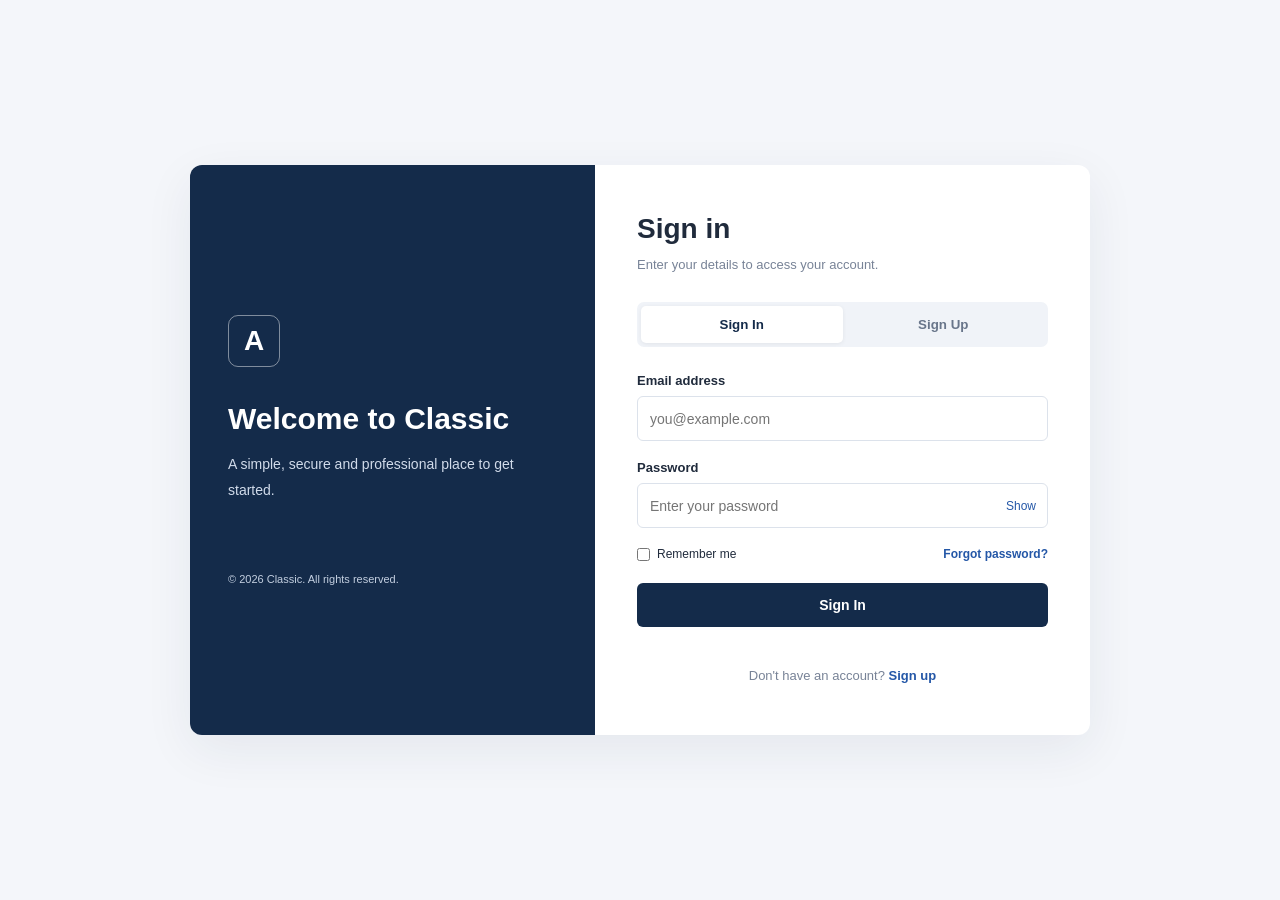
==== index.html @ 6320c4c9 "Add files via upload Uploaded" ====
<!DOCTYPE html>
<html lang="en">
<head>
    <meta charset="UTF-8">
    <meta name="viewport" content="width=device-width, initial-scale=1.0">
    <title>Classic Auth | Sign In</title>
    <link rel="stylesheet" href="style.css">
</head>
<body>

    <main class="auth-container">

        <section class="brand-panel">
            <div class="brand-logo">A</div>

            <h1>Welcome to Classic</h1>

            <p>
                A simple, secure and professional place to get started.
            </p>

            <div class="brand-footer">
                © 2026 Classic. All rights reserved.
            </div>
        </section>

        <section class="form-panel">

            <div class="form-header">
                <h2 id="formTitle">Sign in</h2>

                <p id="formSubtitle">
                    Enter your details to access your account.
                </p>
            </div>

            <div class="tabs">
                <button id="loginTab" class="tab active" type="button">
                    Sign In
                </button>

                <button id="signupTab" class="tab" type="button">
                    Sign Up
                </button>
            </div>

            <form id="authForm">

                <!-- Full Name -->
                <div class="field" id="nameField" hidden>
                    <label for="name">Full name</label>

                    <input
                        id="name"
                        name="name"
                        type="text"
                        placeholder="Your full name"
                        autocomplete="name"
                    >
                </div>

                <!-- Email -->
                <div class="field">
                    <label for="email">Email address</label>

                    <input
                        id="email"
                        name="email"
                        type="email"
                        placeholder="you@example.com"
                        autocomplete="email"
                        required
                    >
                </div>

                <!-- Password -->
                <div class="field">
                    <label for="password">Password</label>

                    <div class="password-box">
                        <input
                            id="password"
                            name="password"
                            type="password"
                            placeholder="Enter your password"
                            autocomplete="current-password"
                            minlength="6"
                            required
                        >

                        <button
                            type="button"
                            id="togglePassword"
                            class="show-password"
                        >
                            Show
                        </button>
                    </div>
                </div>

                <!-- Remember Me and Forgot Password -->
                <div class="form-options" id="loginOptions">

                    <label class="remember">
                        <input type="checkbox" id="remember">
                        Remember me
                    </label>

                    <button
                        type="button"
                        id="forgotPassword"
                        class="text-button"
                    >
                        Forgot password?
                    </button>

                </div>

                <!-- Submit -->
                <button
                    type="submit"
                    class="submit-btn"
                    id="submitBtn"
                >
                    Sign In
                </button>

                <!-- Success and Error Messages -->
                <p
                    id="message"
                    class="message"
                    role="status"
                    aria-live="polite"
                ></p>

            </form>

            <!-- Switch Sign In / Sign Up -->
            <p class="switch-text">

                <span id="switchText">
                    Don't have an account?
                </span>

                <button
                    id="switchMode"
                    class="text-button"
                    type="button"
                >
                    Sign up
                </button>

            </p>

        </section>

    </main>

<script type="module" src="./script.js"></script>
</body>
</html>
---- style.css ----
* {
    margin: 0;
    padding: 0;
    box-sizing: border-box;
}

:root {
    --navy: #142b4a;
    --blue: #2457a7;
    --light: #f4f6fa;
    --border: #dce2eb;
    --text: #202b3c;
    --muted: #788397;
}

body {
    min-height: 100vh;
    display: grid;
    place-items: center;
    padding: 24px;
    background: var(--light);
    font-family: "Segoe UI", Arial, sans-serif;
    color: var(--text);
}

.auth-container {
    display: grid;
    grid-template-columns: 0.9fr 1.1fr;
    width: min(900px, 100%);
    min-height: 550px;
    background: white;
    border-radius: 12px;
    overflow: hidden;
    box-shadow: 0 15px 50px #182b4812;
}

.brand-panel {
    background: var(--navy);
    color: white;
    padding: 48px 38px;
    display: flex;
    flex-direction: column;
    justify-content: center;
}

.brand-logo {
    width: 52px;
    height: 52px;
    display: grid;
    place-items: center;
    border: 1px solid #ffffff75;
    border-radius: 10px;
    font-size: 28px;
    font-weight: 700;
    margin-bottom: 32px;
}

.brand-panel h1 {
    font-size: 30px;
    line-height: 1.3;
    margin-bottom: 14px;
}

.brand-panel p {
    color: #d1dbea;
    line-height: 1.8;
    font-size: 14px;
}

.brand-footer {
    margin-top: 70px;
    font-size: 11px;
    color: #c3cfe0;
}

.form-panel {
    padding: 48px 42px;
    display: flex;
    flex-direction: column;
    justify-content: center;
}

.form-header h2 {
    font-size: 28px;
    margin-bottom: 9px;
}

.form-header p,
.switch-text {
    color: var(--muted);
    font-size: 13px;
    line-height: 1.7;
}

.tabs {
    display: grid;
    grid-template-columns: 1fr 1fr;
    background: #f0f3f8;
    padding: 4px;
    border-radius: 7px;
    margin: 26px 0;
}

.tab {
    border: none;
    padding: 11px;
    cursor: pointer;
    border-radius: 5px;
    color: #68758a;
    background: transparent;
    font-weight: 600;
}

.tab.active {
    color: var(--navy);
    background: white;
    box-shadow: 0 1px 4px #00000010;
}

.field {
    margin-bottom: 19px;
}

.field label {
    display: block;
    font-size: 13px;
    font-weight: 600;
    margin-bottom: 8px;
}

.field input {
    width: 100%;
    height: 45px;
    padding: 0 12px;
    border: 1px solid var(--border);
    border-radius: 6px;
    outline: none;
    font-size: 14px;
    color: var(--text);
    background: white;
}

.field input:focus {
    border-color: var(--blue);
    box-shadow: 0 0 0 3px #2457a710;
}

.password-box {
    position: relative;
}

.password-box input {
    padding-right: 58px;
}

.show-password {
    position: absolute;
    right: 12px;
    top: 50%;
    transform: translateY(-50%);
    background: none;
    border: none;
    cursor: pointer;
    color: var(--blue);
    font-size: 12px;
}

.form-options {
    display: flex;
    justify-content: space-between;
    align-items: center;
    gap: 8px;
    margin: 2px 0 22px;
    font-size: 12px;
}

.remember {
    display: flex;
    gap: 7px;
    align-items: center;
}

.text-button {
    border: none;
    background: none;
    color: var(--blue);
    font-weight: 600;
    cursor: pointer;
    font-size: 12px;
}

.submit-btn {
    width: 100%;
    padding: 14px;
    border: none;
    border-radius: 6px;
    background: var(--navy);
    color: white;
    font-weight: 600;
    font-size: 14px;
    cursor: pointer;
    transition: background 0.2s;
}

.submit-btn:hover {
    background: var(--blue);
}

.message {
    margin-top: 14px;
    font-size: 13px;
    line-height: 1.5;
}

.message.error {
    color: #c0392b;
}

.message.success {
    color: #18794e;
}

.switch-text {
    text-align: center;
    margin-top: 24px;
}

.switch-text .text-button {
    font-size: 13px;
}

[hidden] {
    display: none !important;
}

@media (max-width: 650px) {
    body {
        padding: 14px;
    }

    .auth-container {
        grid-template-columns: 1fr;
    }

    .brand-panel {
        padding: 24px;
    }

    .brand-logo {
        margin-bottom: 16px;
    }

    .brand-panel h1 {
        font-size: 24px;
    }

    .brand-footer {
        margin-top: 22px;
    }

    .form-panel {
        padding: 30px 24px;
    }
}
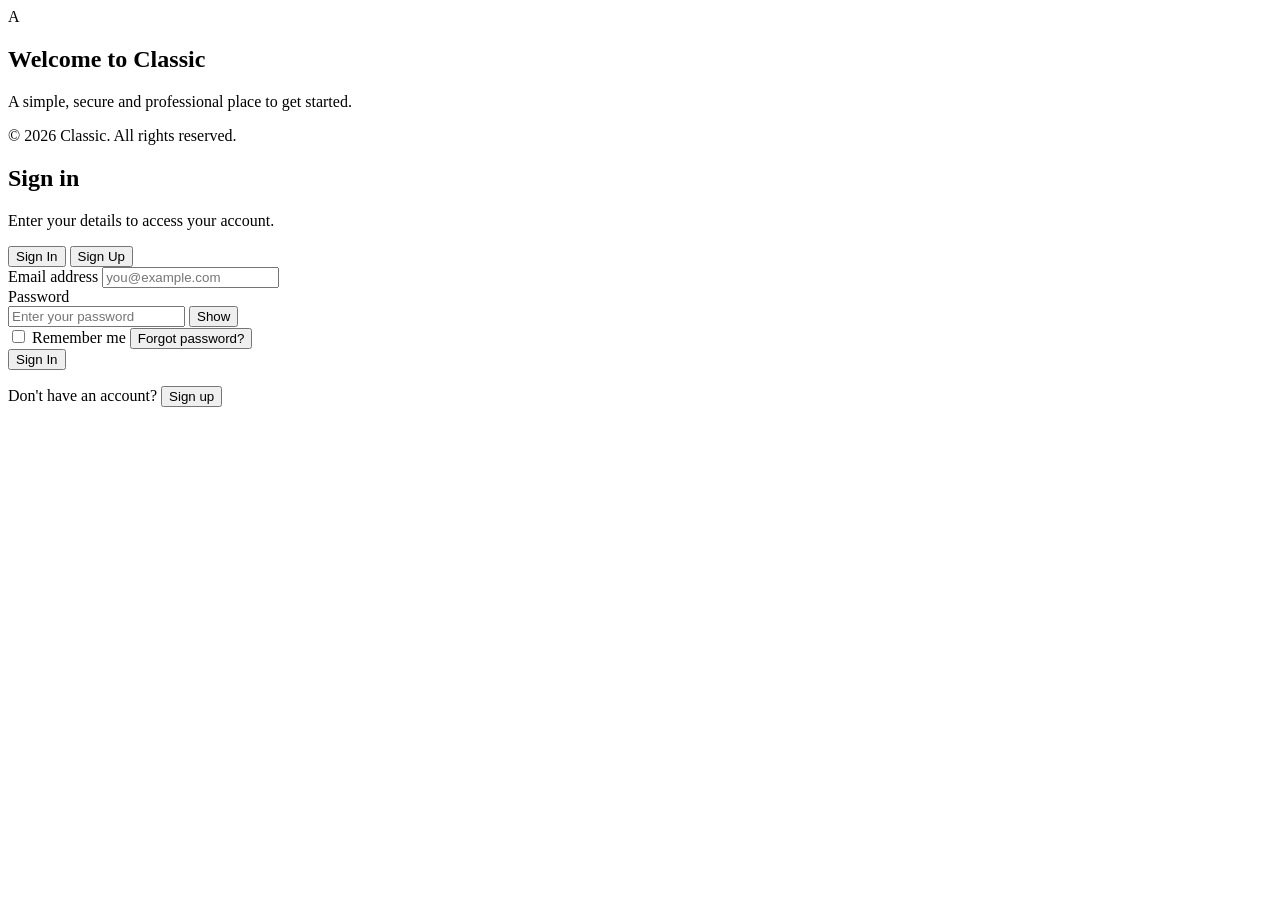
==== commit 98336455: "Add files via upload" ====
--- a/index.html
+++ b/index.html
@@ -5,7 +5,7 @@
     <meta charset="UTF-8">
     <meta name="viewport" content="width=device-width, initial-scale=1.0">
     <title>Classic Auth | Sign In</title>
-    <link rel="stylesheet" href="style.css">
+    <link rel="stylesheet" href="./page/style.css">
 </head>
 <body>
 
@@ -157,6 +157,6 @@
 
     </main>
 
-<script type="module" src="./script.js"></script>
+<script type="module" src="./page/script.js"></script>
 </body>
 </html>
